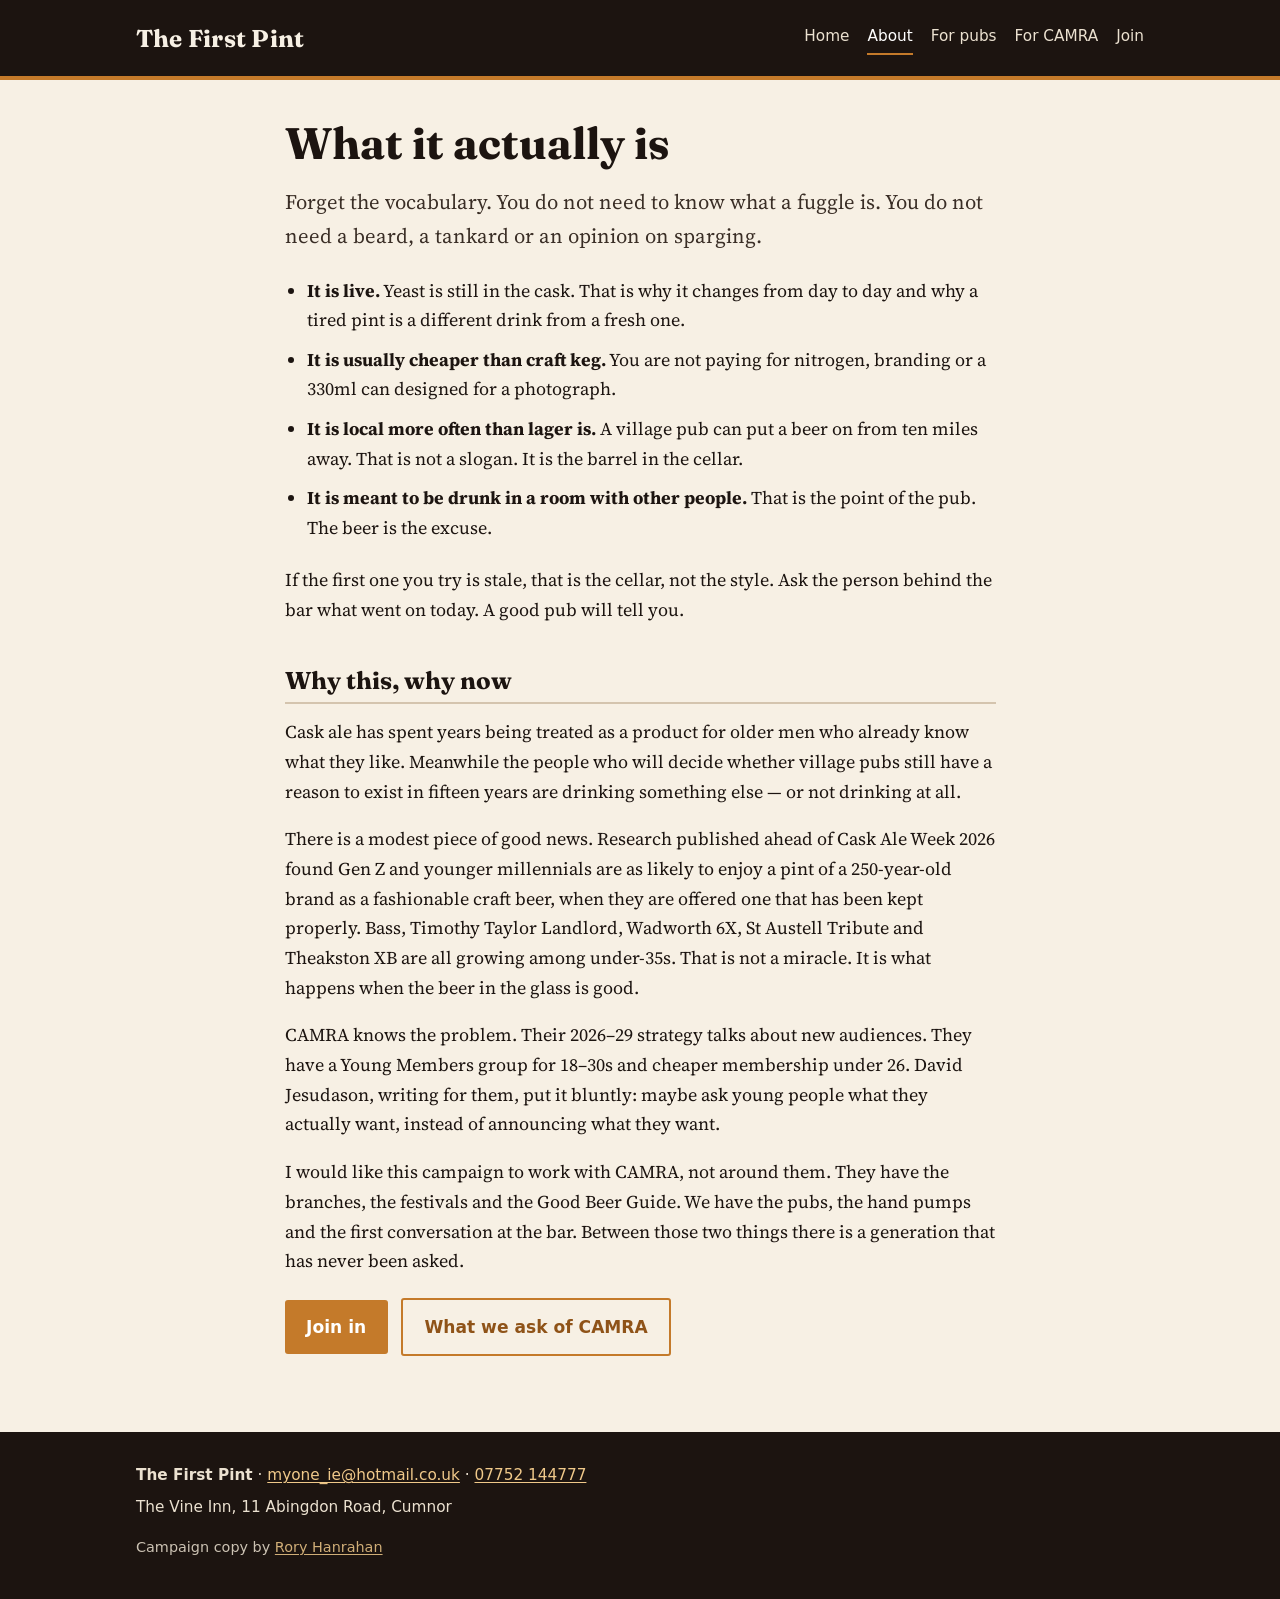
==== about.html @ 9336c906 "Add The First Pint campaign site" ====
<!DOCTYPE html>
<html lang="en-GB">
<head>
  <meta charset="utf-8">
  <meta name="viewport" content="width=device-width, initial-scale=1">
  <title>About — The First Pint</title>
  <meta name="description" content="What real ale actually is, and why this campaign matters now.">
  <link rel="preconnect" href="https://fonts.googleapis.com">
  <link rel="preconnect" href="https://fonts.gstatic.com" crossorigin>
  <link href="https://fonts.googleapis.com/css2?family=Fraunces:opsz,wght@9..144,600;9..144,700&family=Source+Serif+4:opsz,wght@8..60,400;8..60,600&display=swap" rel="stylesheet">
  <link rel="stylesheet" href="css/styles.css">
</head>
<body>
  <header class="site-header">
    <div class="site-header-inner">
      <p class="site-title"><a href="index.html">The First Pint</a></p>
      <nav class="site-nav" aria-label="Main">
        <a href="index.html">Home</a>
        <a href="about.html" aria-current="page">About</a>
        <a href="pubs.html">For pubs</a>
        <a href="camra.html">For CAMRA</a>
        <a href="join.html">Join</a>
      </nav>
    </div>
  </header>

  <main>
    <h1>What it actually is</h1>
    <p class="lede">Forget the vocabulary. You do not need to know what a fuggle is. You do not need a beard, a tankard or an opinion on sparging.</p>

    <ul>
      <li><strong>It is live.</strong> Yeast is still in the cask. That is why it changes from day to day and why a tired pint is a different drink from a fresh one.</li>
      <li><strong>It is usually cheaper than craft keg.</strong> You are not paying for nitrogen, branding or a 330ml can designed for a photograph.</li>
      <li><strong>It is local more often than lager is.</strong> A village pub can put a beer on from ten miles away. That is not a slogan. It is the barrel in the cellar.</li>
      <li><strong>It is meant to be drunk in a room with other people.</strong> That is the point of the pub. The beer is the excuse.</li>
    </ul>

    <p>If the first one you try is stale, that is the cellar, not the style. Ask the person behind the bar what went on today. A good pub will tell you.</p>

    <h2>Why this, why now</h2>
    <p>Cask ale has spent years being treated as a product for older men who already know what they like. Meanwhile the people who will decide whether village pubs still have a reason to exist in fifteen years are drinking something else — or not drinking at all.</p>
    <p>There is a modest piece of good news. Research published ahead of Cask Ale Week 2026 found Gen Z and younger millennials are as likely to enjoy a pint of a 250-year-old brand as a fashionable craft beer, when they are offered one that has been kept properly. Bass, Timothy Taylor Landlord, Wadworth 6X, St Austell Tribute and Theakston XB are all growing among under-35s. That is not a miracle. It is what happens when the beer in the glass is good.</p>
    <p>CAMRA knows the problem. Their 2026–29 strategy talks about new audiences. They have a Young Members group for 18–30s and cheaper membership under 26. David Jesudason, writing for them, put it bluntly: maybe ask young people what they actually want, instead of announcing what they want.</p>
    <p>I would like this campaign to work with CAMRA, not around them. They have the branches, the festivals and the Good Beer Guide. We have the pubs, the hand pumps and the first conversation at the bar. Between those two things there is a generation that has never been asked.</p>

    <p><a class="btn" href="join.html">Join in</a> <a class="btn btn-ghost" href="camra.html">What we ask of CAMRA</a></p>
  </main>

  <footer class="site-footer">
    <div class="site-footer-inner">
      <p><strong>The First Pint</strong> · <a href="mailto:myone_ie@hotmail.co.uk">myone_ie@hotmail.co.uk</a> · <a href="tel:+447752144777">07752 144777</a></p>
      <p>The Vine Inn, 11 Abingdon Road, Cumnor</p>
      <p class="fine">Campaign copy by <a href="https://roryhanrahan.co.uk/first-pint.html">Rory Hanrahan</a></p>
    </div>
  </footer>
</body>
</html>
---- css/styles.css ----
/* The First Pint — warm campaign styles */
:root {
  --ink: #1c1410;
  --ink-soft: #3a2e26;
  --cream: #f7f0e4;
  --cream-deep: #ebe1d0;
  --amber: #c47a2a;
  --amber-deep: #8f5318;
  --ale: #6b3a14;
  --foam: #fffaf3;
  --line: #d4c4ae;
  --max: 42rem;
  --wide: 56rem;
}

*,
*::before,
*::after {
  box-sizing: border-box;
}

html {
  font-size: 112.5%;
  scroll-behavior: smooth;
}

body {
  margin: 0;
  font-family: "Source Serif 4", "Iowan Old Style", "Palatino Linotype", Palatino, Georgia, serif;
  line-height: 1.65;
  color: var(--ink);
  background: var(--cream);
  min-height: 100vh;
  display: flex;
  flex-direction: column;
}

img {
  max-width: 100%;
  height: auto;
}

a {
  color: var(--amber-deep);
  text-decoration-thickness: 1px;
  text-underline-offset: 0.15em;
}

a:hover {
  color: var(--ale);
}

.site-header {
  background: var(--ink);
  color: var(--cream);
  padding: 1rem 1.25rem;
  border-bottom: 4px solid var(--amber);
}

.site-header-inner {
  max-width: var(--wide);
  margin: 0 auto;
  display: flex;
  flex-wrap: wrap;
  align-items: center;
  justify-content: space-between;
  gap: 0.75rem 1.5rem;
}

.site-title {
  font-family: "Fraunces", "Source Serif 4", Georgia, serif;
  font-weight: 700;
  font-size: 1.35rem;
  letter-spacing: 0.01em;
  margin: 0;
}

.site-title a {
  color: var(--cream);
  text-decoration: none;
}

.site-title a:hover {
  color: #f0c98a;
}

.site-nav {
  display: flex;
  flex-wrap: wrap;
  gap: 0.35rem 1rem;
  font-family: system-ui, -apple-system, "Segoe UI", sans-serif;
  font-size: 0.85rem;
}

.site-nav a {
  color: var(--cream-deep);
  text-decoration: none;
  padding: 0.2rem 0;
  border-bottom: 2px solid transparent;
}

.site-nav a:hover,
.site-nav a[aria-current="page"] {
  color: #fff;
  border-bottom-color: var(--amber);
}

main {
  flex: 1;
  width: 100%;
  max-width: var(--max);
  margin: 0 auto;
  padding: 2rem 1.25rem 3rem;
}

main.wide {
  max-width: var(--wide);
}

h1,
h2,
h3 {
  font-family: "Fraunces", "Source Serif 4", Georgia, serif;
  font-weight: 700;
  line-height: 1.25;
  color: var(--ink);
}

h1 {
  font-size: clamp(1.85rem, 4vw, 2.45rem);
  margin: 0 0 0.75rem;
}

h2 {
  font-size: 1.35rem;
  margin: 2.25rem 0 0.75rem;
  padding-bottom: 0.35rem;
  border-bottom: 2px solid var(--line);
}

h3 {
  font-size: 1.1rem;
  margin: 1.5rem 0 0.5rem;
}

p {
  margin: 0 0 1rem;
}

.lede {
  font-size: 1.15rem;
  color: var(--ink-soft);
  margin-bottom: 1.25rem;
}

.tagline {
  display: inline-block;
  font-family: system-ui, -apple-system, "Segoe UI", sans-serif;
  font-size: 0.8rem;
  font-weight: 600;
  letter-spacing: 0.04em;
  text-transform: uppercase;
  color: var(--amber-deep);
  background: var(--cream-deep);
  padding: 0.35rem 0.7rem;
  border-radius: 2px;
  margin-bottom: 1rem;
}

.ask-box,
.cta-box,
.chalk {
  background: var(--foam);
  border: 1px solid var(--line);
  border-left: 5px solid var(--amber);
  padding: 1.15rem 1.25rem;
  margin: 1.5rem 0;
  border-radius: 2px;
}

.chalk {
  background: #2a241c;
  color: var(--cream);
  border: none;
  border-left: 5px solid var(--amber);
  font-family: system-ui, -apple-system, "Segoe UI", sans-serif;
}

.chalk strong {
  color: #f0c98a;
  letter-spacing: 0.02em;
}

.ask-box h2,
.cta-box h2 {
  margin-top: 0;
  border: none;
  padding: 0;
}

ul,
ol {
  margin: 0 0 1.25rem;
  padding-left: 1.25rem;
}

li {
  margin-bottom: 0.55rem;
}

.steps {
  list-style: none;
  padding: 0;
  counter-reset: step;
}

.steps li {
  counter-increment: step;
  position: relative;
  padding: 0.85rem 0 0.85rem 3rem;
  border-bottom: 1px solid var(--line);
  margin: 0;
}

.steps li::before {
  content: counter(step);
  position: absolute;
  left: 0;
  top: 0.85rem;
  width: 2rem;
  height: 2rem;
  display: flex;
  align-items: center;
  justify-content: center;
  background: var(--amber);
  color: #fff;
  font-family: system-ui, sans-serif;
  font-weight: 700;
  font-size: 0.9rem;
  border-radius: 50%;
}

.btn {
  display: inline-block;
  font-family: system-ui, -apple-system, "Segoe UI", sans-serif;
  font-weight: 600;
  font-size: 0.95rem;
  background: var(--amber);
  color: #fff;
  padding: 0.7rem 1.2rem;
  border-radius: 3px;
  text-decoration: none;
  border: none;
  margin: 0.25rem 0.5rem 0.25rem 0;
}

.btn:hover {
  background: var(--amber-deep);
  color: #fff;
}

.btn-ghost {
  background: transparent;
  color: var(--amber-deep);
  border: 2px solid var(--amber);
}

.btn-ghost:hover {
  background: var(--cream-deep);
  color: var(--ale);
}

.contact-list {
  list-style: none;
  padding: 0;
}

.contact-list li {
  margin-bottom: 0.65rem;
  padding-left: 0;
}

.contact-list strong {
  display: inline-block;
  min-width: 4.5rem;
  font-family: system-ui, sans-serif;
  font-size: 0.85rem;
  color: var(--ink-soft);
}

.site-footer {
  background: var(--ink);
  color: var(--cream-deep);
  padding: 1.75rem 1.25rem;
  font-family: system-ui, -apple-system, "Segoe UI", sans-serif;
  font-size: 0.85rem;
  line-height: 1.5;
}

.site-footer-inner {
  max-width: var(--wide);
  margin: 0 auto;
}

.site-footer a {
  color: #f0c98a;
}

.site-footer a:hover {
  color: #fff;
}

.site-footer p {
  margin: 0 0 0.5rem;
}

.site-footer .fine {
  margin-top: 1rem;
  opacity: 0.85;
  font-size: 0.8rem;
}

@media (max-width: 560px) {
  html {
    font-size: 100%;
  }

  .site-header-inner {
    flex-direction: column;
    align-items: flex-start;
  }

  .site-nav {
    gap: 0.5rem 0.85rem;
  }
}
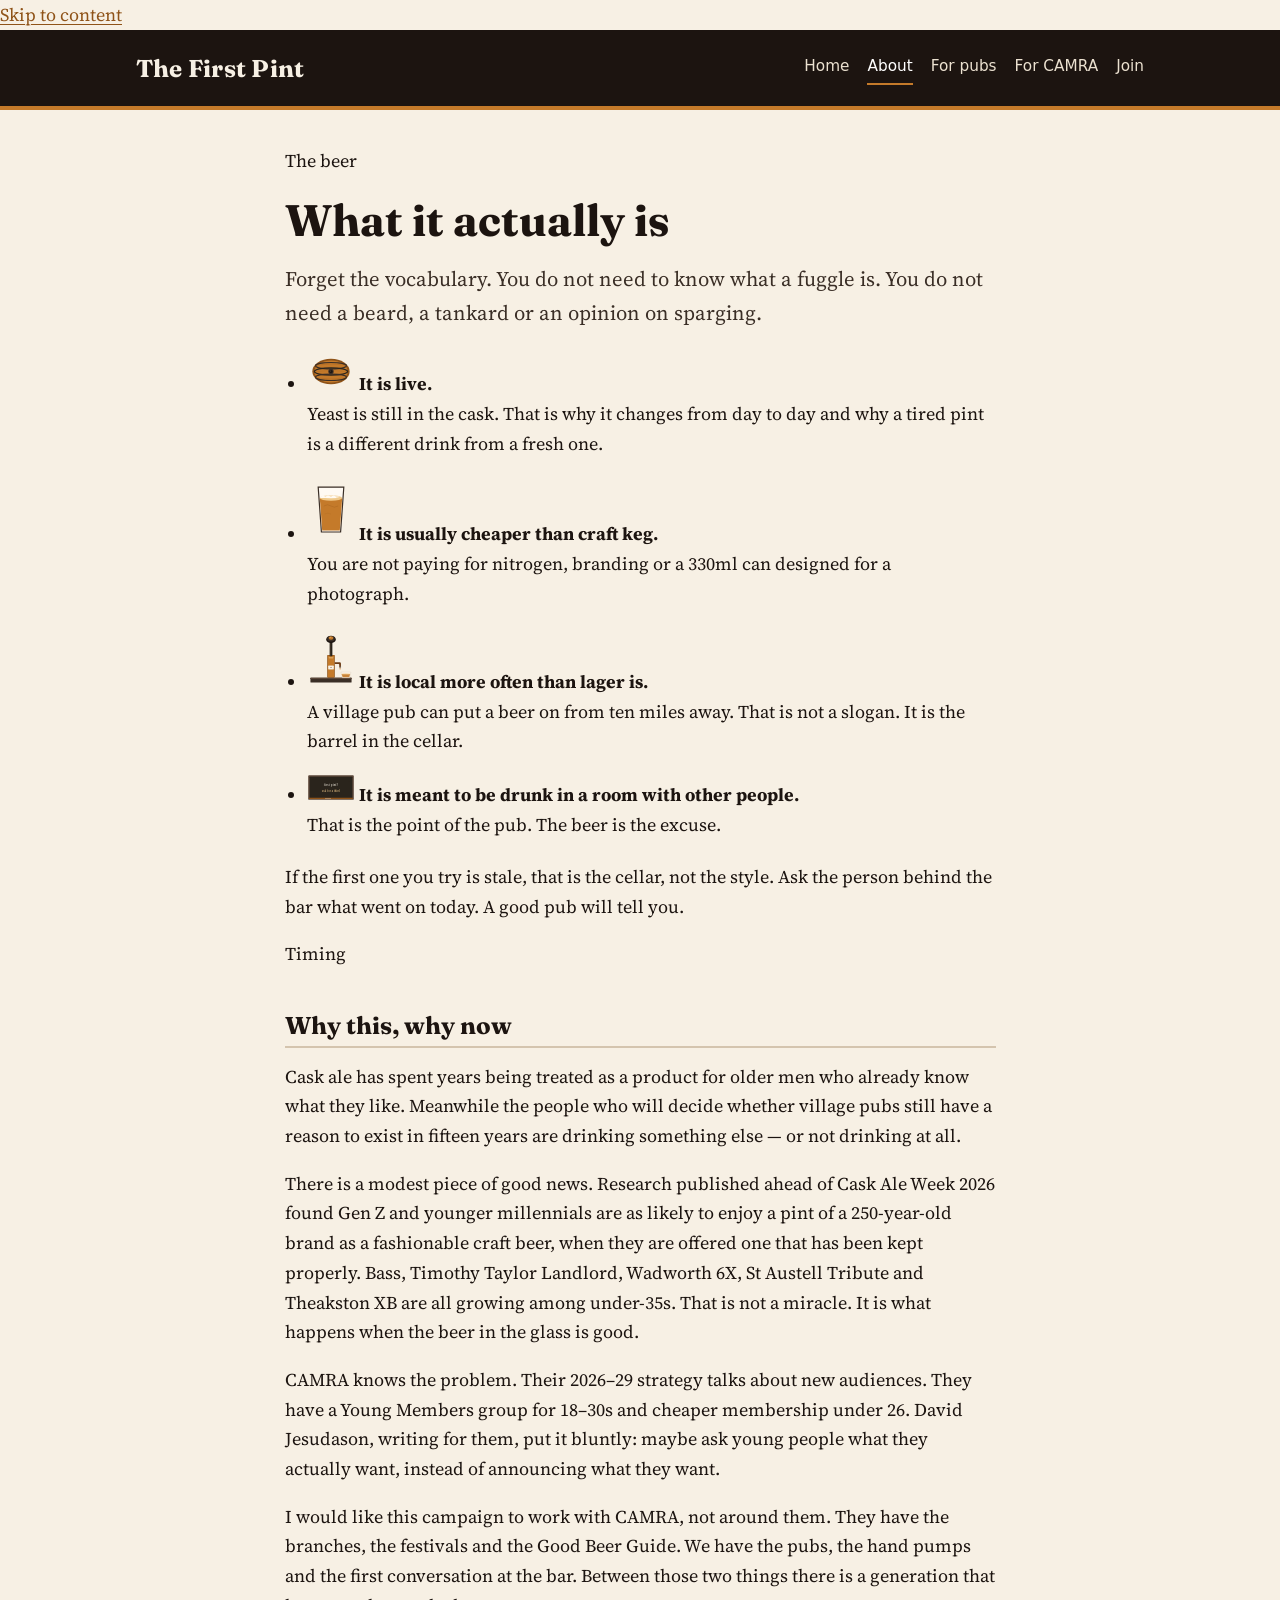
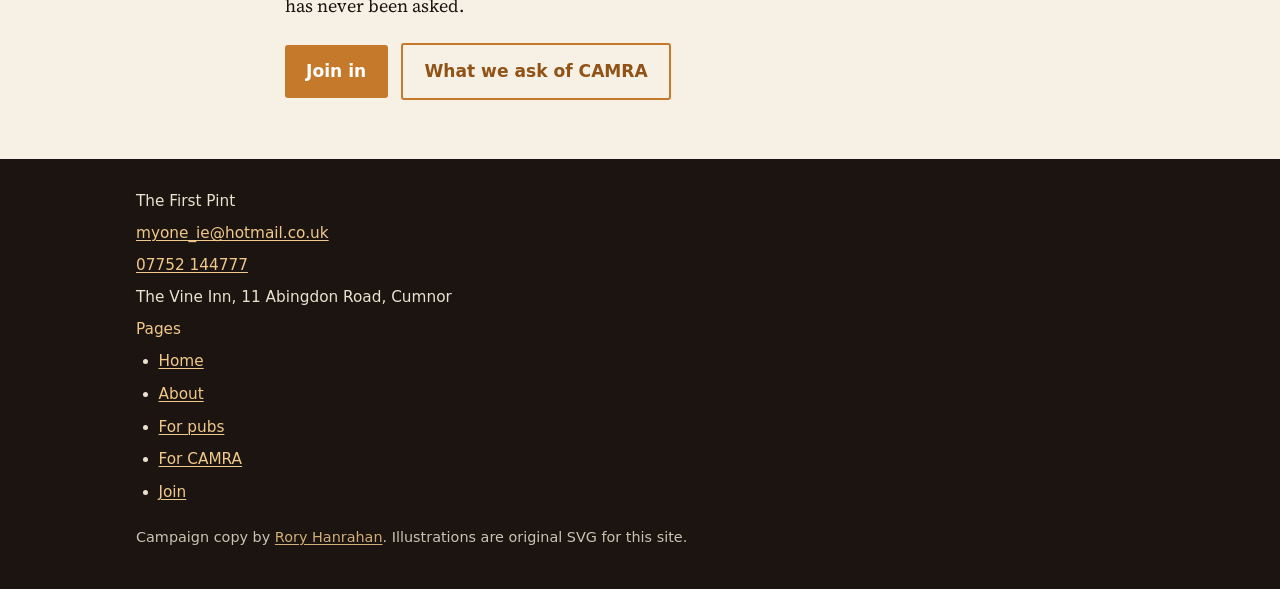
==== commit 976dba8d: "Polish campaign design, SVG art, and OG image" ====
--- a/about.html
+++ b/about.html
@@ -5,12 +5,24 @@
   <meta name="viewport" content="width=device-width, initial-scale=1">
   <title>About — The First Pint</title>
   <meta name="description" content="What real ale actually is, and why this campaign matters now.">
+  <meta property="og:type" content="website">
+  <meta property="og:title" content="About — The First Pint">
+  <meta property="og:description" content="What real ale actually is, and why this campaign matters now.">
+  <meta property="og:url" content="https://rhodirish-afk.github.io/the-first-pint/about.html">
+  <meta property="og:image" content="https://rhodirish-afk.github.io/the-first-pint/assets/og-image.svg">
+  <meta property="og:image:width" content="1200">
+  <meta property="og:image:height" content="630">
+  <meta name="twitter:card" content="summary_large_image">
+  <meta name="twitter:title" content="About — The First Pint">
+  <meta name="twitter:description" content="What real ale actually is, and why this campaign matters now.">
+  <meta name="twitter:image" content="https://rhodirish-afk.github.io/the-first-pint/assets/og-image.svg">
   <link rel="preconnect" href="https://fonts.googleapis.com">
   <link rel="preconnect" href="https://fonts.gstatic.com" crossorigin>
   <link href="https://fonts.googleapis.com/css2?family=Fraunces:opsz,wght@9..144,600;9..144,700&family=Source+Serif+4:opsz,wght@8..60,400;8..60,600&display=swap" rel="stylesheet">
   <link rel="stylesheet" href="css/styles.css">
 </head>
 <body>
+  <a class="skip-link" href="#main">Skip to content</a>
   <header class="site-header">
     <div class="site-header-inner">
       <p class="site-title"><a href="index.html">The First Pint</a></p>
@@ -24,33 +36,70 @@
     </div>
   </header>
 
-  <main>
+  <main id="main">
+    <p class="section-label">The beer</p>
     <h1>What it actually is</h1>
     <p class="lede">Forget the vocabulary. You do not need to know what a fuggle is. You do not need a beard, a tankard or an opinion on sparging.</p>
 
-    <ul>
-      <li><strong>It is live.</strong> Yeast is still in the cask. That is why it changes from day to day and why a tired pint is a different drink from a fresh one.</li>
-      <li><strong>It is usually cheaper than craft keg.</strong> You are not paying for nitrogen, branding or a 330ml can designed for a photograph.</li>
-      <li><strong>It is local more often than lager is.</strong> A village pub can put a beer on from ten miles away. That is not a slogan. It is the barrel in the cellar.</li>
-      <li><strong>It is meant to be drunk in a room with other people.</strong> That is the point of the pub. The beer is the excuse.</li>
+    <ul class="feature-grid">
+      <li class="feature-card">
+        <img class="card-icon" src="assets/cask.svg" width="48" height="48" alt="" aria-hidden="true">
+        <strong>It is live.</strong>
+        <p>Yeast is still in the cask. That is why it changes from day to day and why a tired pint is a different drink from a fresh one.</p>
+      </li>
+      <li class="feature-card">
+        <img class="card-icon" src="assets/third-pint.svg" width="48" height="48" alt="" aria-hidden="true">
+        <strong>It is usually cheaper than craft keg.</strong>
+        <p>You are not paying for nitrogen, branding or a 330ml can designed for a photograph.</p>
+      </li>
+      <li class="feature-card">
+        <img class="card-icon" src="assets/handpump.svg" width="48" height="48" alt="" aria-hidden="true">
+        <strong>It is local more often than lager is.</strong>
+        <p>A village pub can put a beer on from ten miles away. That is not a slogan. It is the barrel in the cellar.</p>
+      </li>
+      <li class="feature-card">
+        <img class="card-icon" src="assets/chalkboard.svg" width="48" height="48" alt="" aria-hidden="true">
+        <strong>It is meant to be drunk in a room with other people.</strong>
+        <p>That is the point of the pub. The beer is the excuse.</p>
+      </li>
     </ul>
 
     <p>If the first one you try is stale, that is the cellar, not the style. Ask the person behind the bar what went on today. A good pub will tell you.</p>
 
+    <p class="section-label">Timing</p>
     <h2>Why this, why now</h2>
     <p>Cask ale has spent years being treated as a product for older men who already know what they like. Meanwhile the people who will decide whether village pubs still have a reason to exist in fifteen years are drinking something else — or not drinking at all.</p>
     <p>There is a modest piece of good news. Research published ahead of Cask Ale Week 2026 found Gen Z and younger millennials are as likely to enjoy a pint of a 250-year-old brand as a fashionable craft beer, when they are offered one that has been kept properly. Bass, Timothy Taylor Landlord, Wadworth 6X, St Austell Tribute and Theakston XB are all growing among under-35s. That is not a miracle. It is what happens when the beer in the glass is good.</p>
     <p>CAMRA knows the problem. Their 2026–29 strategy talks about new audiences. They have a Young Members group for 18–30s and cheaper membership under 26. David Jesudason, writing for them, put it bluntly: maybe ask young people what they actually want, instead of announcing what they want.</p>
     <p>I would like this campaign to work with CAMRA, not around them. They have the branches, the festivals and the Good Beer Guide. We have the pubs, the hand pumps and the first conversation at the bar. Between those two things there is a generation that has never been asked.</p>
 
-    <p><a class="btn" href="join.html">Join in</a> <a class="btn btn-ghost" href="camra.html">What we ask of CAMRA</a></p>
+    <div class="btn-row">
+      <a class="btn" href="join.html">Join in</a>
+      <a class="btn btn-ghost" href="camra.html">What we ask of CAMRA</a>
+    </div>
   </main>
 
   <footer class="site-footer">
     <div class="site-footer-inner">
-      <p><strong>The First Pint</strong> · <a href="mailto:myone_ie@hotmail.co.uk">myone_ie@hotmail.co.uk</a> · <a href="tel:+447752144777">07752 144777</a></p>
-      <p>The Vine Inn, 11 Abingdon Road, Cumnor</p>
-      <p class="fine">Campaign copy by <a href="https://roryhanrahan.co.uk/first-pint.html">Rory Hanrahan</a></p>
+      <div>
+        <p class="footer-brand">The First Pint</p>
+        <div class="contact-block">
+          <p><a href="mailto:myone_ie@hotmail.co.uk">myone_ie@hotmail.co.uk</a></p>
+          <p><a href="tel:+447752144777">07752 144777</a></p>
+          <p>The Vine Inn, 11 Abingdon Road, Cumnor</p>
+        </div>
+      </div>
+      <div>
+        <p class="section-label" style="color:#f0c98a;margin-bottom:0.5rem;">Pages</p>
+        <ul class="footer-nav">
+          <li><a href="index.html">Home</a></li>
+          <li><a href="about.html" aria-current="page">About</a></li>
+          <li><a href="pubs.html">For pubs</a></li>
+          <li><a href="camra.html">For CAMRA</a></li>
+          <li><a href="join.html">Join</a></li>
+        </ul>
+      </div>
+      <p class="fine">Campaign copy by <a href="https://roryhanrahan.co.uk/first-pint.html">Rory Hanrahan</a>. Illustrations are original SVG for this site.</p>
     </div>
   </footer>
 </body>
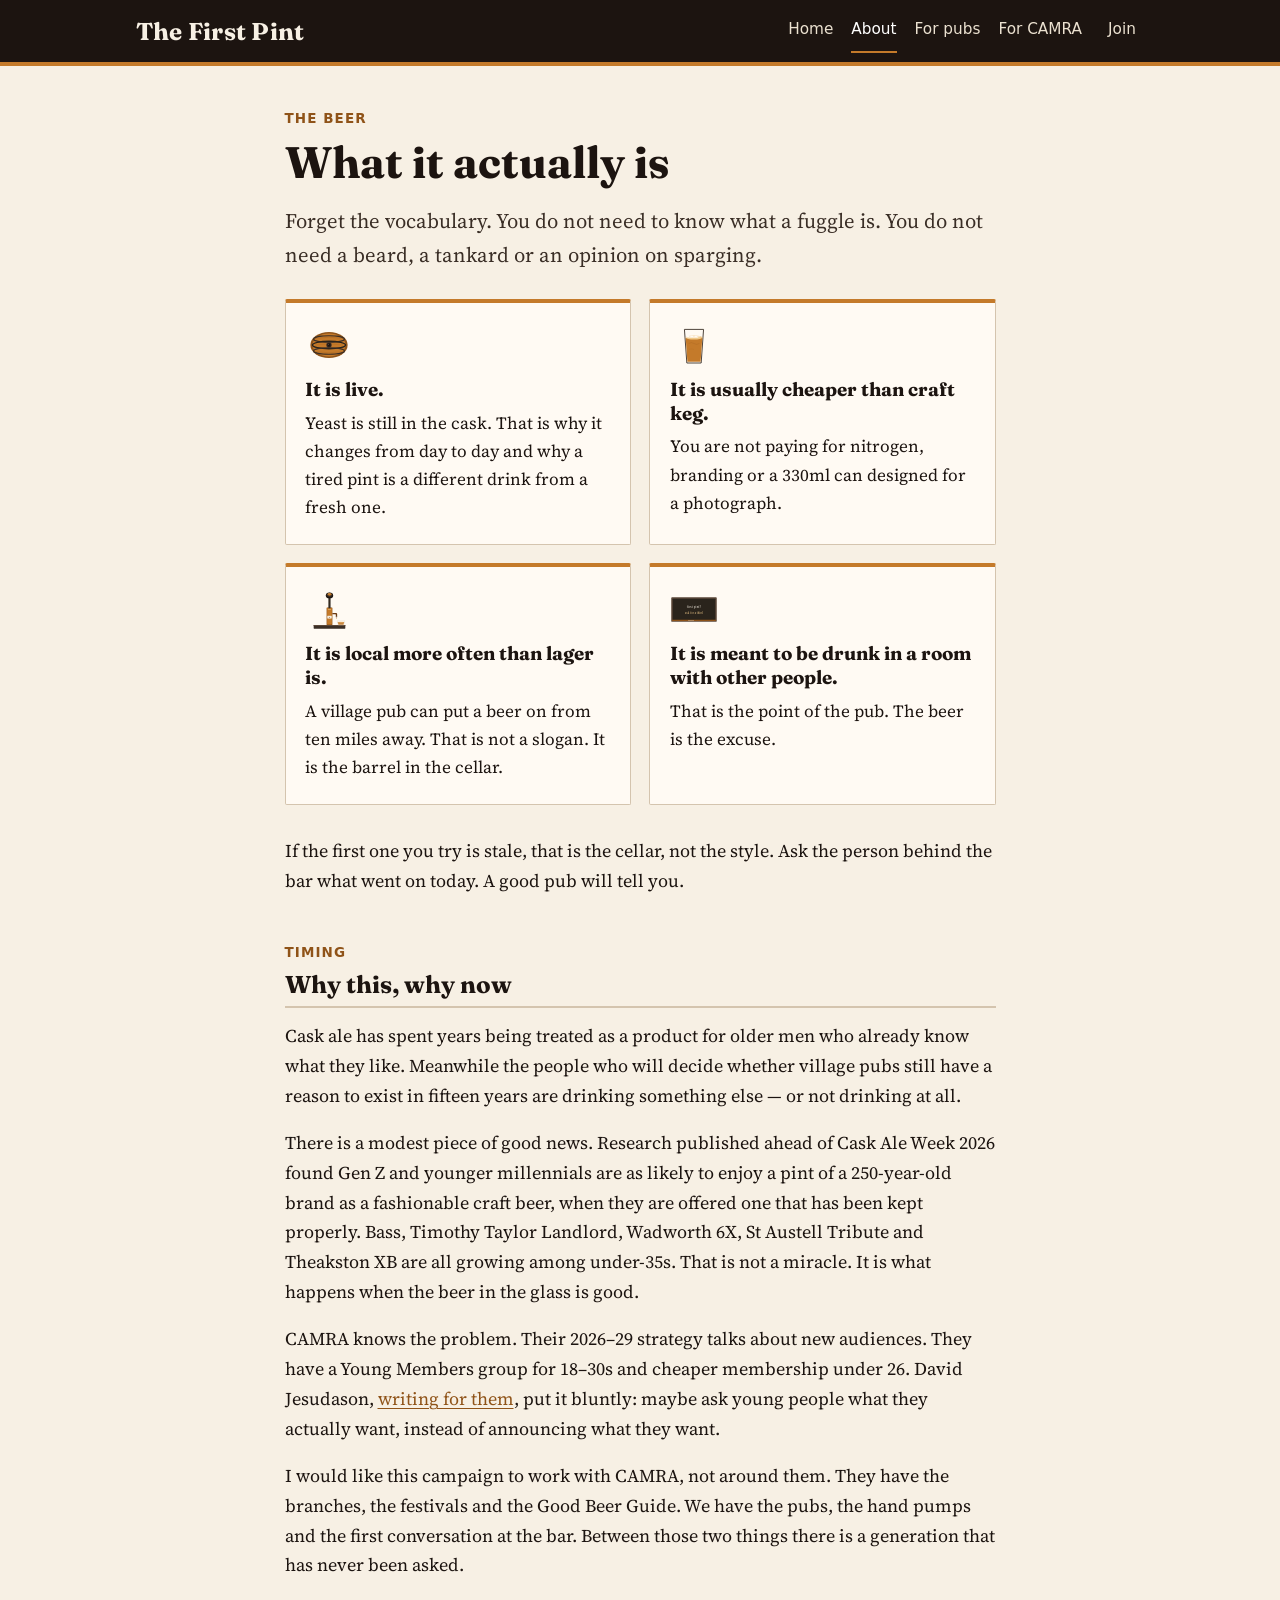
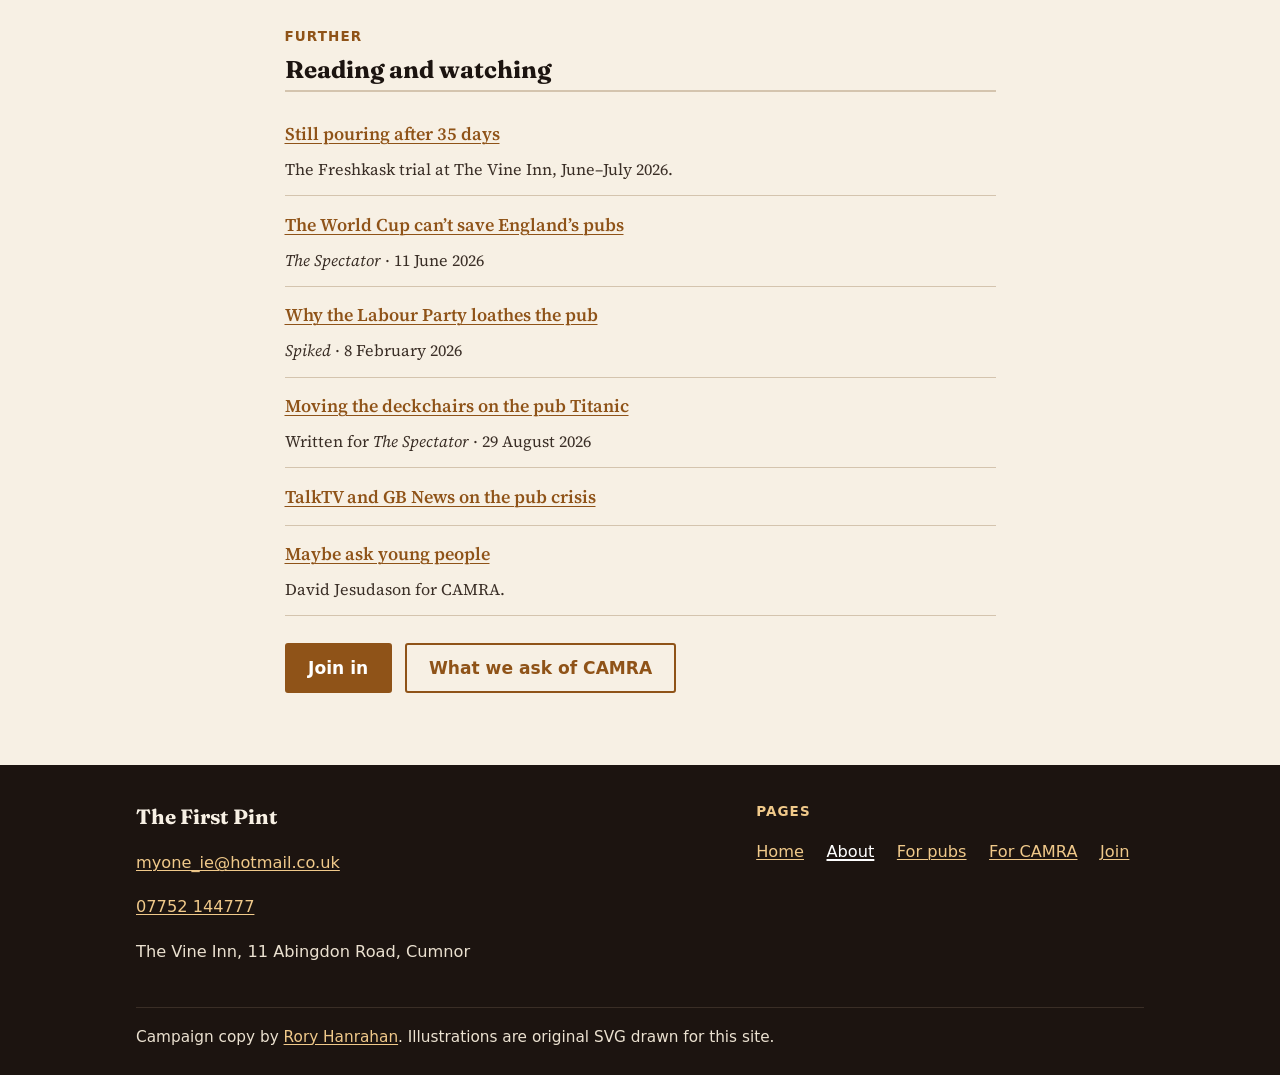
==== commit 8d0dc5ae: "Quality pass: copy, mobile, links, meta/OG, imagery, accessibility - Restore copy to the source word" ====
--- a/about.html
+++ b/about.html
@@ -3,22 +3,30 @@
 <head>
   <meta charset="utf-8">
   <meta name="viewport" content="width=device-width, initial-scale=1">
-  <title>About — The First Pint</title>
-  <meta name="description" content="What real ale actually is, and why this campaign matters now.">
+  <title>What real ale actually is — The First Pint</title>
+  <meta name="description" content="What real ale actually is, why the first pint matters, and why this campaign is happening now.">
+  <link rel="canonical" href="https://rhodirish-afk.github.io/the-first-pint/about.html">
+  <meta name="theme-color" content="#1c1410">
+  <link rel="icon" href="assets/favicon.svg" type="image/svg+xml">
   <meta property="og:type" content="website">
-  <meta property="og:title" content="About — The First Pint">
-  <meta property="og:description" content="What real ale actually is, and why this campaign matters now.">
+  <meta property="og:site_name" content="The First Pint">
+  <meta property="og:locale" content="en_GB">
+  <meta property="og:title" content="What real ale actually is — The First Pint">
+  <meta property="og:description" content="What real ale actually is, why the first pint matters, and why this campaign is happening now.">
   <meta property="og:url" content="https://rhodirish-afk.github.io/the-first-pint/about.html">
-  <meta property="og:image" content="https://rhodirish-afk.github.io/the-first-pint/assets/og-image.svg">
+  <meta property="og:image" content="https://rhodirish-afk.github.io/the-first-pint/assets/og-image.png">
+  <meta property="og:image:type" content="image/png">
   <meta property="og:image:width" content="1200">
   <meta property="og:image:height" content="630">
+  <meta property="og:image:alt" content="The First Pint: a hand pump and a third-pint glass of cask ale on a cream background">
   <meta name="twitter:card" content="summary_large_image">
-  <meta name="twitter:title" content="About — The First Pint">
-  <meta name="twitter:description" content="What real ale actually is, and why this campaign matters now.">
-  <meta name="twitter:image" content="https://rhodirish-afk.github.io/the-first-pint/assets/og-image.svg">
+  <meta name="twitter:title" content="What real ale actually is — The First Pint">
+  <meta name="twitter:description" content="What real ale actually is, why the first pint matters, and why this campaign is happening now.">
+  <meta name="twitter:image" content="https://rhodirish-afk.github.io/the-first-pint/assets/og-image.png">
+  <meta name="twitter:image:alt" content="The First Pint: a hand pump and a third-pint glass of cask ale on a cream background">
   <link rel="preconnect" href="https://fonts.googleapis.com">
   <link rel="preconnect" href="https://fonts.gstatic.com" crossorigin>
-  <link href="https://fonts.googleapis.com/css2?family=Fraunces:opsz,wght@9..144,600;9..144,700&family=Source+Serif+4:opsz,wght@8..60,400;8..60,600&display=swap" rel="stylesheet">
+  <link href="https://fonts.googleapis.com/css2?family=Fraunces:opsz,wght@9..144,600;9..144,700&amp;family=Source+Serif+4:opsz,wght@8..60,400;8..60,600&amp;display=swap" rel="stylesheet">
   <link rel="stylesheet" href="css/styles.css">
 </head>
 <body>
@@ -43,35 +51,50 @@
 
     <ul class="feature-grid">
       <li class="feature-card">
-        <img class="card-icon" src="assets/cask.svg" width="48" height="48" alt="" aria-hidden="true">
-        <strong>It is live.</strong>
+        <img class="card-icon" src="assets/cask.svg" width="48" height="48" alt="">
+        <h2 class="card-title">It is live.</h2>
         <p>Yeast is still in the cask. That is why it changes from day to day and why a tired pint is a different drink from a fresh one.</p>
       </li>
       <li class="feature-card">
-        <img class="card-icon" src="assets/third-pint.svg" width="48" height="48" alt="" aria-hidden="true">
-        <strong>It is usually cheaper than craft keg.</strong>
+        <img class="card-icon" src="assets/third-pint.svg" width="48" height="48" alt="">
+        <h2 class="card-title">It is usually cheaper than craft keg.</h2>
         <p>You are not paying for nitrogen, branding or a 330ml can designed for a photograph.</p>
       </li>
       <li class="feature-card">
-        <img class="card-icon" src="assets/handpump.svg" width="48" height="48" alt="" aria-hidden="true">
-        <strong>It is local more often than lager is.</strong>
+        <img class="card-icon" src="assets/handpump.svg" width="48" height="48" alt="">
+        <h2 class="card-title">It is local more often than lager is.</h2>
         <p>A village pub can put a beer on from ten miles away. That is not a slogan. It is the barrel in the cellar.</p>
       </li>
       <li class="feature-card">
-        <img class="card-icon" src="assets/chalkboard.svg" width="48" height="48" alt="" aria-hidden="true">
-        <strong>It is meant to be drunk in a room with other people.</strong>
+        <img class="card-icon" src="assets/chalkboard.svg" width="48" height="48" alt="">
+        <h2 class="card-title">It is meant to be drunk in a room with other people.</h2>
         <p>That is the point of the pub. The beer is the excuse.</p>
       </li>
     </ul>
 
     <p>If the first one you try is stale, that is the cellar, not the style. Ask the person behind the bar what went on today. A good pub will tell you.</p>
 
-    <p class="section-label">Timing</p>
-    <h2>Why this, why now</h2>
-    <p>Cask ale has spent years being treated as a product for older men who already know what they like. Meanwhile the people who will decide whether village pubs still have a reason to exist in fifteen years are drinking something else — or not drinking at all.</p>
-    <p>There is a modest piece of good news. Research published ahead of Cask Ale Week 2026 found Gen Z and younger millennials are as likely to enjoy a pint of a 250-year-old brand as a fashionable craft beer, when they are offered one that has been kept properly. Bass, Timothy Taylor Landlord, Wadworth 6X, St Austell Tribute and Theakston XB are all growing among under-35s. That is not a miracle. It is what happens when the beer in the glass is good.</p>
-    <p>CAMRA knows the problem. Their 2026–29 strategy talks about new audiences. They have a Young Members group for 18–30s and cheaper membership under 26. David Jesudason, writing for them, put it bluntly: maybe ask young people what they actually want, instead of announcing what they want.</p>
-    <p>I would like this campaign to work with CAMRA, not around them. They have the branches, the festivals and the Good Beer Guide. We have the pubs, the hand pumps and the first conversation at the bar. Between those two things there is a generation that has never been asked.</p>
+    <section aria-labelledby="why-heading">
+      <p class="section-label">Timing</p>
+      <h2 id="why-heading">Why this, why now</h2>
+      <p>Cask ale has spent years being treated as a product for older men who already know what they like. Meanwhile the people who will decide whether village pubs still have a reason to exist in fifteen years are drinking something else — or not drinking at all.</p>
+      <p>There is a modest piece of good news. Research published ahead of Cask Ale Week 2026 found Gen Z and younger millennials are as likely to enjoy a pint of a 250-year-old brand as a fashionable craft beer, when they are offered one that has been kept properly. Bass, Timothy Taylor Landlord, Wadworth 6X, St Austell Tribute and Theakston XB are all growing among under-35s. That is not a miracle. It is what happens when the beer in the glass is good.</p>
+      <p>CAMRA knows the problem. Their 2026–29 strategy talks about new audiences. They have a Young Members group for 18–30s and cheaper membership under 26. David Jesudason, <a href="https://camra.org.uk/articles/2589">writing for them</a>, put it bluntly: maybe ask young people what they actually want, instead of announcing what they want.</p>
+      <p>I would like this campaign to work with CAMRA, not around them. They have the branches, the festivals and the Good Beer Guide. We have the pubs, the hand pumps and the first conversation at the bar. Between those two things there is a generation that has never been asked.</p>
+    </section>
+
+    <section aria-labelledby="reading-heading">
+      <p class="section-label">Further</p>
+      <h2 id="reading-heading">Reading and watching</h2>
+      <ul class="reading-list">
+        <li><a href="https://roryhanrahan.co.uk/vine-trial.html">Still pouring after 35 days</a><span>The Freshkask trial at The Vine Inn, June–July 2026.</span></li>
+        <li><a href="https://spectator.com/article/the-world-cup-cant-save-englands-pubs/">The World Cup can’t save England’s pubs</a><span><cite>The Spectator</cite> · 11 June 2026</span></li>
+        <li><a href="https://www.spiked-online.com/2026/02/08/why-the-labour-party-loathes-the-pub/">Why the Labour Party loathes the pub</a><span><cite>Spiked</cite> · 8 February 2026</span></li>
+        <li><a href="https://roryhanrahan.co.uk/pub-titanic.html">Moving the deckchairs on the pub Titanic</a><span>Written for <cite>The Spectator</cite> · 29 August 2026</span></li>
+        <li><a href="https://roryhanrahan.co.uk/media.html">TalkTV and GB News on the pub crisis</a></li>
+        <li><a href="https://camra.org.uk/articles/2589">Maybe ask young people</a><span>David Jesudason for CAMRA.</span></li>
+      </ul>
+    </section>
 
     <div class="btn-row">
       <a class="btn" href="join.html">Join in</a>
@@ -81,16 +104,16 @@
 
   <footer class="site-footer">
     <div class="site-footer-inner">
-      <div>
+      <div class="footer-contact">
         <p class="footer-brand">The First Pint</p>
-        <div class="contact-block">
-          <p><a href="mailto:myone_ie@hotmail.co.uk">myone_ie@hotmail.co.uk</a></p>
-          <p><a href="tel:+447752144777">07752 144777</a></p>
-          <p>The Vine Inn, 11 Abingdon Road, Cumnor</p>
-        </div>
+        <ul class="contact-block">
+          <li><a href="mailto:myone_ie@hotmail.co.uk?subject=The%20First%20Pint">myone_ie@hotmail.co.uk</a></li>
+          <li><a href="tel:+447752144777">07752 144777</a></li>
+          <li>The Vine Inn, 11 Abingdon Road, Cumnor</li>
+        </ul>
       </div>
-      <div>
-        <p class="section-label" style="color:#f0c98a;margin-bottom:0.5rem;">Pages</p>
+      <nav class="footer-pages" aria-label="Footer">
+        <p class="footer-heading">Pages</p>
         <ul class="footer-nav">
           <li><a href="index.html">Home</a></li>
           <li><a href="about.html" aria-current="page">About</a></li>
@@ -98,8 +121,8 @@
           <li><a href="camra.html">For CAMRA</a></li>
           <li><a href="join.html">Join</a></li>
         </ul>
-      </div>
-      <p class="fine">Campaign copy by <a href="https://roryhanrahan.co.uk/first-pint.html">Rory Hanrahan</a>. Illustrations are original SVG for this site.</p>
+      </nav>
+      <p class="fine">Campaign copy by <a href="https://roryhanrahan.co.uk/first-pint.html">Rory Hanrahan</a>. Illustrations are original SVG drawn for this site.</p>
     </div>
   </footer>
 </body>
--- a/css/styles.css
+++ b/css/styles.css
@@ -4,13 +4,17 @@
   --ink-soft: #3a2e26;
   --cream: #f7f0e4;
   --cream-deep: #ebe1d0;
-  --amber: #c47a2a;
-  --amber-deep: #8f5318;
+  --amber: #c47a2a;       /* decorative only: borders, rules, art */
+  --amber-deep: #8f5318;  /* text and button fills (AA on cream and with white) */
   --ale: #6b3a14;
   --foam: #fffaf3;
   --line: #d4c4ae;
+  --gold: #f0c98a;
+  --focus: #1c1410;
   --max: 42rem;
   --wide: 56rem;
+  --sans: system-ui, -apple-system, "Segoe UI", Roboto, sans-serif;
+  --display: "Fraunces", "Source Serif 4", Georgia, serif;
 }
 
 *,
@@ -21,7 +25,14 @@
 
 html {
   font-size: 112.5%;
-  scroll-behavior: smooth;
+  -webkit-text-size-adjust: 100%;
+  text-size-adjust: 100%;
+}
+
+@media (prefers-reduced-motion: no-preference) {
+  html {
+    scroll-behavior: smooth;
+  }
 }
 
 body {
@@ -33,6 +44,7 @@
   min-height: 100vh;
   display: flex;
   flex-direction: column;
+  overflow-wrap: break-word;
 }
 
 img {
@@ -48,12 +60,39 @@
 
 a:hover {
   color: var(--ale);
-}
-
+  text-decoration-thickness: 2px;
+}
+
+:focus-visible {
+  outline: 3px solid var(--focus);
+  outline-offset: 3px;
+  border-radius: 2px;
+}
+
+/* Skip link: hidden until focused */
+.skip-link {
+  position: absolute;
+  left: 0.75rem;
+  top: -4rem;
+  z-index: 10;
+  background: var(--gold);
+  color: var(--ink);
+  font-family: var(--sans);
+  font-weight: 600;
+  padding: 0.75rem 1rem;
+  border-radius: 3px;
+  text-decoration: none;
+}
+
+.skip-link:focus {
+  top: 0.75rem;
+}
+
+/* Header */
 .site-header {
   background: var(--ink);
   color: var(--cream);
-  padding: 1rem 1.25rem;
+  padding: 0.5rem 1.25rem;
   border-bottom: 4px solid var(--amber);
 }
 
@@ -64,11 +103,11 @@
   flex-wrap: wrap;
   align-items: center;
   justify-content: space-between;
-  gap: 0.75rem 1.5rem;
+  gap: 0 1.5rem;
 }
 
 .site-title {
-  font-family: "Fraunces", "Source Serif 4", Georgia, serif;
+  font-family: var(--display);
   font-weight: 700;
   font-size: 1.35rem;
   letter-spacing: 0.01em;
@@ -76,26 +115,33 @@
 }
 
 .site-title a {
+  display: inline-flex;
+  align-items: center;
+  min-height: 44px;
   color: var(--cream);
   text-decoration: none;
 }
 
 .site-title a:hover {
-  color: #f0c98a;
+  color: var(--gold);
 }
 
 .site-nav {
   display: flex;
   flex-wrap: wrap;
-  gap: 0.35rem 1rem;
-  font-family: system-ui, -apple-system, "Segoe UI", sans-serif;
+  gap: 0 1rem;
+  font-family: var(--sans);
   font-size: 0.85rem;
 }
 
 .site-nav a {
+  display: inline-flex;
+  align-items: center;
+  min-height: 44px;
+  min-width: 44px;
+  justify-content: center;
   color: var(--cream-deep);
   text-decoration: none;
-  padding: 0.2rem 0;
   border-bottom: 2px solid transparent;
 }
 
@@ -105,42 +151,49 @@
   border-bottom-color: var(--amber);
 }
 
+.site-header :focus-visible,
+.site-footer :focus-visible,
+.chalk :focus-visible {
+  outline-color: var(--gold);
+}
+
+/* Main column */
 main {
   flex: 1;
   width: 100%;
   max-width: var(--max);
   margin: 0 auto;
-  padding: 2rem 1.25rem 3rem;
-}
-
-main.wide {
-  max-width: var(--wide);
+  padding: 2.25rem 1.25rem 3rem;
+}
+
+main.home {
+  padding-top: 1.5rem;
 }
 
 h1,
 h2,
 h3 {
-  font-family: "Fraunces", "Source Serif 4", Georgia, serif;
+  font-family: var(--display);
   font-weight: 700;
   line-height: 1.25;
   color: var(--ink);
 }
 
 h1 {
-  font-size: clamp(1.85rem, 4vw, 2.45rem);
+  font-size: clamp(1.85rem, 4vw + 0.5rem, 2.45rem);
   margin: 0 0 0.75rem;
 }
 
 h2 {
   font-size: 1.35rem;
-  margin: 2.25rem 0 0.75rem;
+  margin: 0 0 0.75rem;
   padding-bottom: 0.35rem;
   border-bottom: 2px solid var(--line);
 }
 
-h3 {
-  font-size: 1.1rem;
-  margin: 1.5rem 0 0.5rem;
+main > section,
+main > h2 {
+  margin-top: 2.5rem;
 }
 
 p {
@@ -150,15 +203,25 @@
 .lede {
   font-size: 1.15rem;
   color: var(--ink-soft);
-  margin-bottom: 1.25rem;
+  margin-bottom: 1.5rem;
+}
+
+.section-label {
+  font-family: var(--sans);
+  font-size: 0.75rem;
+  font-weight: 700;
+  letter-spacing: 0.08em;
+  text-transform: uppercase;
+  color: var(--amber-deep);
+  margin: 0 0 0.35rem;
 }
 
 .tagline {
   display: inline-block;
-  font-family: system-ui, -apple-system, "Segoe UI", sans-serif;
+  font-family: var(--sans);
   font-size: 0.8rem;
-  font-weight: 600;
-  letter-spacing: 0.04em;
+  font-weight: 700;
+  letter-spacing: 0.06em;
   text-transform: uppercase;
   color: var(--amber-deep);
   background: var(--cream-deep);
@@ -167,15 +230,69 @@
   margin-bottom: 1rem;
 }
 
+.pull {
+  font-weight: 600;
+  font-size: 1.1rem;
+  border-left: 4px solid var(--amber);
+  padding-left: 1rem;
+  margin: 1.5rem 0;
+}
+
+.signoff {
+  font-style: italic;
+  color: var(--ink-soft);
+  margin-top: 2.5rem;
+  text-align: center;
+}
+
+/* Hero */
+.hero {
+  display: grid;
+  grid-template-columns: 1fr;
+  align-items: center;
+  gap: 0.5rem;
+  margin-bottom: 1.5rem;
+}
+
+.hero-art {
+  justify-self: center;
+  max-width: 11rem;
+}
+
+.hero-art img {
+  display: block;
+  width: 100%;
+}
+
+@media (min-width: 640px) {
+  .hero {
+    grid-template-columns: 1fr 12rem;
+    gap: 1.5rem;
+  }
+
+  .hero-art {
+    max-width: none;
+    width: 12rem;
+  }
+}
+
+/* Boxes */
 .ask-box,
 .cta-box,
 .chalk {
   background: var(--foam);
   border: 1px solid var(--line);
   border-left: 5px solid var(--amber);
-  padding: 1.15rem 1.25rem;
-  margin: 1.5rem 0;
+  padding: 1.25rem 1.25rem 0.5rem;
+  margin: 2rem 0;
   border-radius: 2px;
+}
+
+.ask-box h2,
+.cta-box h2,
+.chalk h2 {
+  border: none;
+  padding: 0;
 }
 
 .chalk {
@@ -183,21 +300,29 @@
   color: var(--cream);
   border: none;
   border-left: 5px solid var(--amber);
-  font-family: system-ui, -apple-system, "Segoe UI", sans-serif;
-}
-
-.chalk strong {
-  color: #f0c98a;
-  letter-spacing: 0.02em;
-}
-
-.ask-box h2,
-.cta-box h2 {
-  margin-top: 0;
-  border: none;
-  padding: 0;
-}
-
+  font-family: var(--sans);
+  padding-bottom: 0.75rem;
+}
+
+.chalk-art {
+  display: block;
+  width: 100%;
+  max-width: 20rem;
+  margin: 0 auto 1rem;
+}
+
+.chalk-label {
+  color: var(--gold);
+  font-size: 1.15rem;
+}
+
+.chalk-phrase {
+  color: var(--gold);
+  font-weight: 600;
+  white-space: nowrap;
+}
+
+/* Lists */
 ul,
 ol {
   margin: 0 0 1.25rem;
@@ -232,37 +357,117 @@
   display: flex;
   align-items: center;
   justify-content: center;
-  background: var(--amber);
+  background: var(--amber-deep);
   color: #fff;
-  font-family: system-ui, sans-serif;
+  font-family: var(--sans);
   font-weight: 700;
   font-size: 0.9rem;
   border-radius: 50%;
 }
 
+.feature-grid {
+  list-style: none;
+  padding: 0;
+  display: grid;
+  grid-template-columns: 1fr;
+  gap: 1rem;
+  margin: 0 0 1.75rem;
+}
+
+@media (min-width: 640px) {
+  .feature-grid {
+    grid-template-columns: 1fr 1fr;
+  }
+}
+
+.feature-card {
+  background: var(--foam);
+  border: 1px solid var(--line);
+  border-top: 4px solid var(--amber);
+  border-radius: 2px;
+  padding: 1rem 1.1rem 0.25rem;
+  margin: 0;
+}
+
+.card-icon {
+  display: block;
+  width: 48px;
+  height: 48px;
+  object-fit: contain;
+  margin-bottom: 0.5rem;
+}
+
+.card-title {
+  font-size: 1.05rem;
+  border: none;
+  padding: 0;
+  margin: 0 0 0.4rem;
+}
+
+.feature-card p {
+  font-size: 0.95rem;
+}
+
+.reading-list {
+  list-style: none;
+  padding: 0;
+}
+
+.reading-list li {
+  padding: 0.35rem 0;
+  border-bottom: 1px solid var(--line);
+  margin: 0;
+}
+
+.reading-list a {
+  display: inline-flex;
+  align-items: center;
+  min-height: 44px;
+  padding: 0.25rem 0;
+  font-weight: 600;
+}
+
+.reading-list span {
+  display: block;
+  font-size: 0.9rem;
+  color: var(--ink-soft);
+  padding-bottom: 0.35rem;
+}
+
+/* Buttons */
+.btn-row {
+  display: flex;
+  flex-wrap: wrap;
+  gap: 0.75rem;
+  margin: 1.5rem 0 1rem;
+}
+
 .btn {
-  display: inline-block;
-  font-family: system-ui, -apple-system, "Segoe UI", sans-serif;
+  display: inline-flex;
+  align-items: center;
+  justify-content: center;
+  min-height: 44px;
+  font-family: var(--sans);
   font-weight: 600;
   font-size: 0.95rem;
-  background: var(--amber);
+  line-height: 1.2;
+  background: var(--amber-deep);
   color: #fff;
   padding: 0.7rem 1.2rem;
+  border: 2px solid var(--amber-deep);
   border-radius: 3px;
   text-decoration: none;
-  border: none;
-  margin: 0.25rem 0.5rem 0.25rem 0;
 }
 
 .btn:hover {
-  background: var(--amber-deep);
+  background: var(--ale);
+  border-color: var(--ale);
   color: #fff;
 }
 
 .btn-ghost {
   background: transparent;
   color: var(--amber-deep);
-  border: 2px solid var(--amber);
 }
 
 .btn-ghost:hover {
@@ -270,40 +475,67 @@
   color: var(--ale);
 }
 
+/* Contact */
 .contact-list {
-  list-style: none;
-  padding: 0;
-}
-
-.contact-list li {
-  margin-bottom: 0.65rem;
-  padding-left: 0;
-}
-
-.contact-list strong {
+  margin: 0 0 1rem;
+}
+
+.contact-list div {
+  display: flex;
+  flex-wrap: wrap;
+  align-items: center;
+  gap: 0 0.75rem;
+  min-height: 44px;
+  margin: 0;
+}
+
+.contact-list dt {
+  min-width: 4rem;
+  font-family: var(--sans);
+  font-size: 0.85rem;
+  font-weight: 600;
+  color: var(--ink-soft);
+}
+
+.contact-list dd {
+  margin: 0;
+}
+
+.contact-list a {
   display: inline-block;
-  min-width: 4.5rem;
-  font-family: system-ui, sans-serif;
-  font-size: 0.85rem;
-  color: var(--ink-soft);
-}
-
+  padding: 0.6rem 0;
+}
+
+/* Footer */
 .site-footer {
   background: var(--ink);
   color: var(--cream-deep);
-  padding: 1.75rem 1.25rem;
-  font-family: system-ui, -apple-system, "Segoe UI", sans-serif;
-  font-size: 0.85rem;
+  padding: 2rem 1.25rem 1.5rem;
+  font-family: var(--sans);
+  font-size: 0.9rem;
   line-height: 1.5;
 }
 
 .site-footer-inner {
   max-width: var(--wide);
   margin: 0 auto;
+  display: grid;
+  grid-template-columns: 1fr;
+  gap: 1.25rem 2rem;
+}
+
+@media (min-width: 640px) {
+  .site-footer-inner {
+    grid-template-columns: 1fr auto;
+  }
+
+  .site-footer .fine {
+    grid-column: 1 / -1;
+  }
 }
 
 .site-footer a {
-  color: #f0c98a;
+  color: var(--gold);
 }
 
 .site-footer a:hover {
@@ -314,10 +546,68 @@
   margin: 0 0 0.5rem;
 }
 
+.footer-brand {
+  font-family: var(--display);
+  font-size: 1.15rem;
+  font-weight: 700;
+  color: var(--cream);
+}
+
+.footer-heading {
+  font-size: 0.75rem;
+  font-weight: 700;
+  letter-spacing: 0.08em;
+  text-transform: uppercase;
+  color: var(--gold);
+}
+
+.contact-block,
+.footer-nav {
+  list-style: none;
+  padding: 0;
+  margin: 0;
+}
+
+.contact-block li,
+.footer-nav li {
+  margin: 0;
+}
+
+.contact-block li:last-child {
+  padding: 0.6rem 0;
+}
+
+.contact-block a,
+.footer-nav a {
+  display: inline-flex;
+  align-items: center;
+  min-height: 44px;
+  min-width: 44px;
+}
+
+.footer-nav {
+  display: flex;
+  flex-wrap: wrap;
+  gap: 0 1.25rem;
+}
+
+.footer-nav a[aria-current="page"] {
+  color: #fff;
+  text-decoration-thickness: 2px;
+}
+
 .site-footer .fine {
-  margin-top: 1rem;
-  opacity: 0.85;
-  font-size: 0.8rem;
+  margin: 0.5rem 0 0;
+  padding-top: 1rem;
+  border-top: 1px solid var(--ink-soft);
+  font-size: 0.85rem;
+  color: var(--cream-deep);
+}
+
+.site-footer .fine a {
+  display: inline-block;
+  padding: 0.75rem 0;
+  margin: -0.75rem 0;
 }
 
 @media (max-width: 560px) {
@@ -331,6 +621,6 @@
   }
 
   .site-nav {
-    gap: 0.5rem 0.85rem;
-  }
-}
+    gap: 0 0.9rem;
+  }
+}
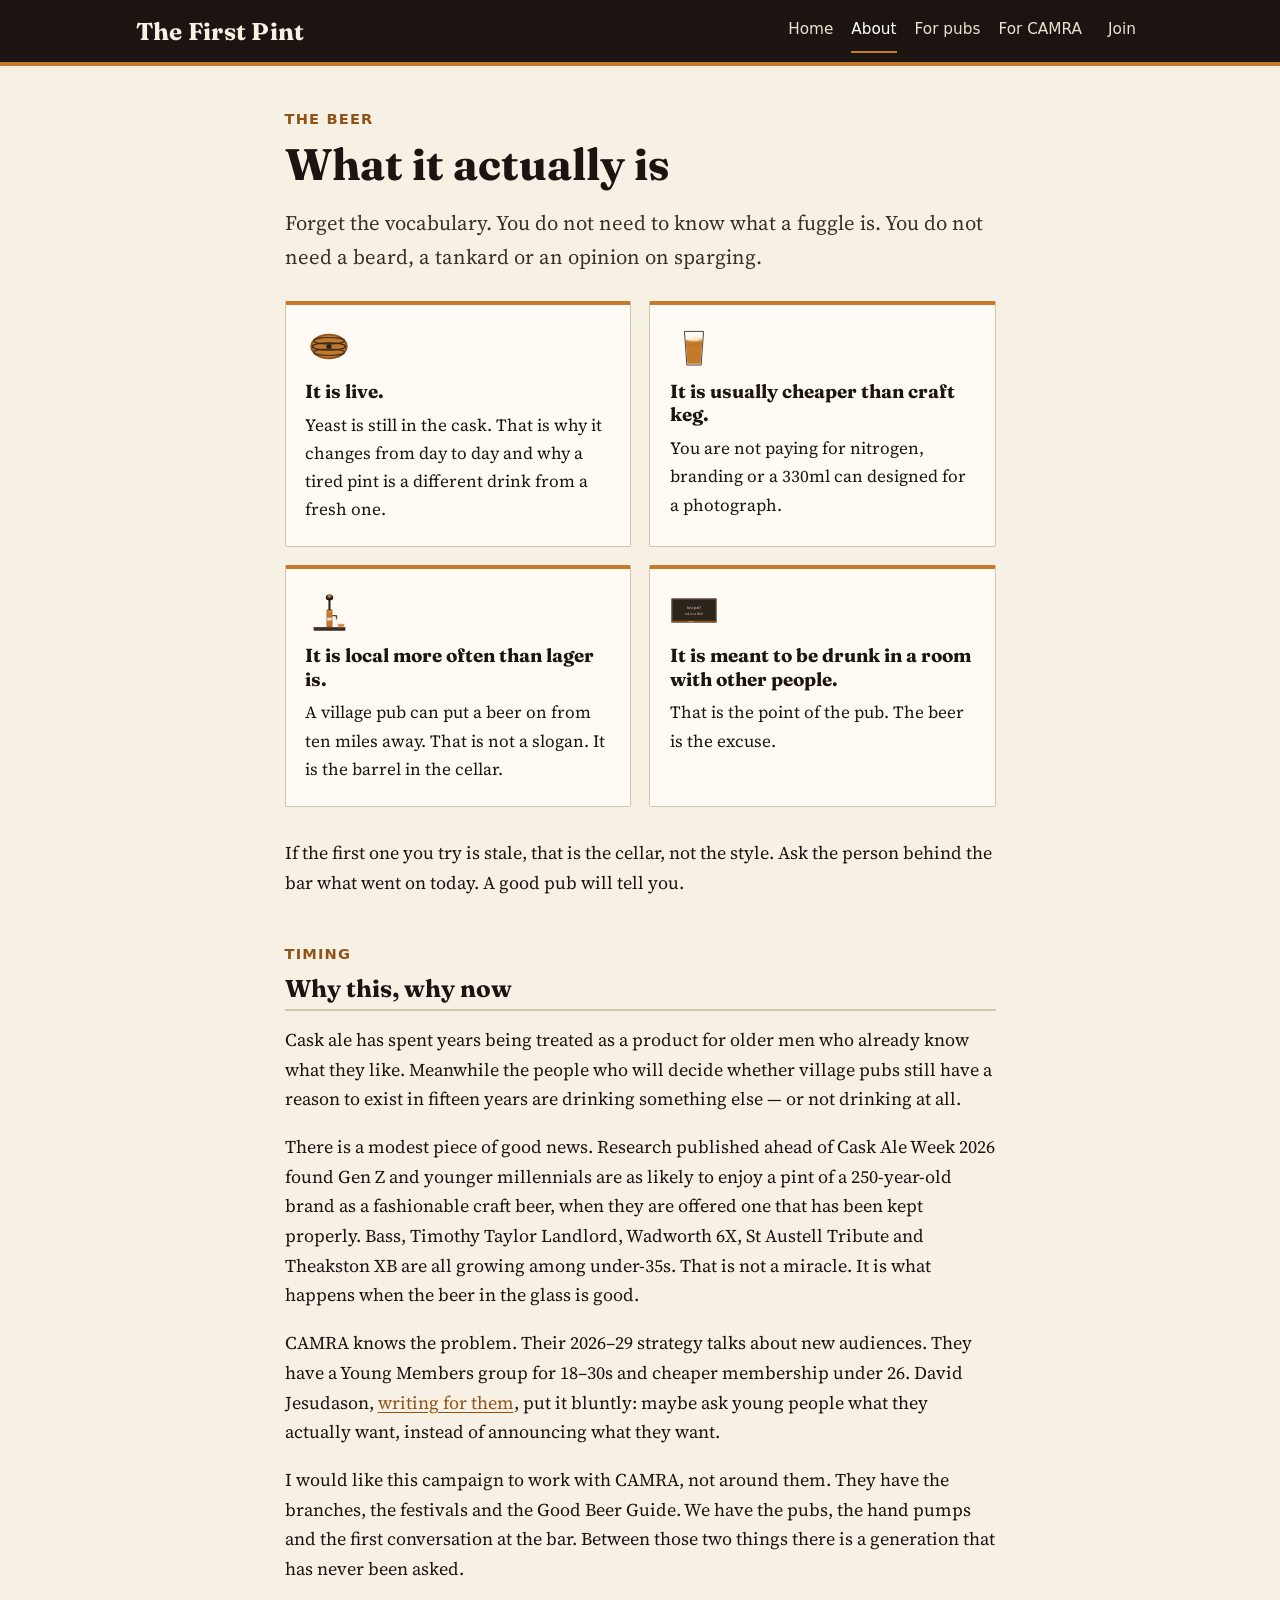
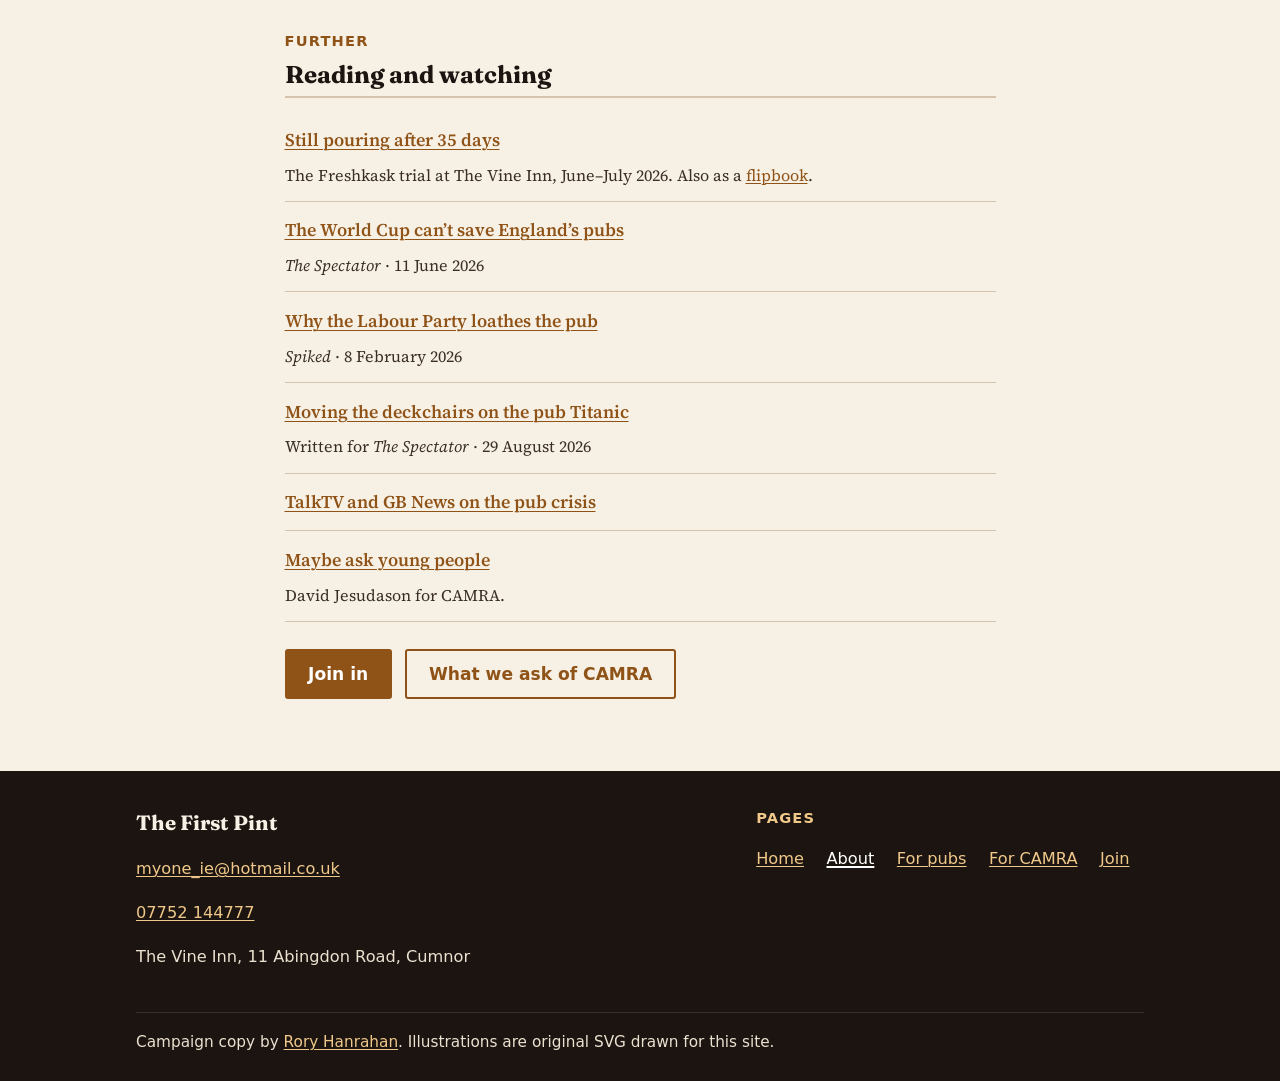
==== commit 54ba8a90: "Full review pass: flipbook link, a11y and load tweaks - About: add the source's flipbook link to the" ====
--- a/about.html
+++ b/about.html
@@ -61,12 +61,12 @@
         <p>You are not paying for nitrogen, branding or a 330ml can designed for a photograph.</p>
       </li>
       <li class="feature-card">
-        <img class="card-icon" src="assets/handpump.svg" width="48" height="48" alt="">
+        <img class="card-icon" src="assets/handpump.svg" width="48" height="48" alt="" loading="lazy" decoding="async">
         <h2 class="card-title">It is local more often than lager is.</h2>
         <p>A village pub can put a beer on from ten miles away. That is not a slogan. It is the barrel in the cellar.</p>
       </li>
       <li class="feature-card">
-        <img class="card-icon" src="assets/chalkboard.svg" width="48" height="48" alt="">
+        <img class="card-icon" src="assets/chalkboard.svg" width="48" height="48" alt="" loading="lazy" decoding="async">
         <h2 class="card-title">It is meant to be drunk in a room with other people.</h2>
         <p>That is the point of the pub. The beer is the excuse.</p>
       </li>
@@ -87,7 +87,7 @@
       <p class="section-label">Further</p>
       <h2 id="reading-heading">Reading and watching</h2>
       <ul class="reading-list">
-        <li><a href="https://roryhanrahan.co.uk/vine-trial.html">Still pouring after 35 days</a><span>The Freshkask trial at The Vine Inn, June–July 2026.</span></li>
+        <li><a href="https://roryhanrahan.co.uk/vine-trial.html">Still pouring after 35 days</a><span>The Freshkask trial at The Vine Inn, June–July 2026. Also as a <a href="https://www.flipbookpdf.net/web/site/37eb5a79284b6e2578186d6e09198e3954cdcd5eFBP28567982.pdf.html">flipbook</a>.</span></li>
         <li><a href="https://spectator.com/article/the-world-cup-cant-save-englands-pubs/">The World Cup can’t save England’s pubs</a><span><cite>The Spectator</cite> · 11 June 2026</span></li>
         <li><a href="https://www.spiked-online.com/2026/02/08/why-the-labour-party-loathes-the-pub/">Why the Labour Party loathes the pub</a><span><cite>Spiked</cite> · 8 February 2026</span></li>
         <li><a href="https://roryhanrahan.co.uk/pub-titanic.html">Moving the deckchairs on the pub Titanic</a><span>Written for <cite>The Spectator</cite> · 29 August 2026</span></li>
--- a/css/styles.css
+++ b/css/styles.css
@@ -208,7 +208,7 @@
 
 .section-label {
   font-family: var(--sans);
-  font-size: 0.75rem;
+  font-size: 0.8125rem;
   font-weight: 700;
   letter-spacing: 0.08em;
   text-transform: uppercase;
@@ -219,7 +219,7 @@
 .tagline {
   display: inline-block;
   font-family: var(--sans);
-  font-size: 0.8rem;
+  font-size: 0.8125rem;
   font-weight: 700;
   letter-spacing: 0.06em;
   text-transform: uppercase;
@@ -419,7 +419,7 @@
   margin: 0;
 }
 
-.reading-list a {
+.reading-list li > a {
   display: inline-flex;
   align-items: center;
   min-height: 44px;
@@ -432,6 +432,11 @@
   font-size: 0.9rem;
   color: var(--ink-soft);
   padding-bottom: 0.35rem;
+}
+
+/* Inline link inside a reading-list note: bigger hit area, no layout shift */
+.reading-list span a {
+  padding: 0.6rem 0;
 }
 
 /* Buttons */
@@ -554,7 +559,7 @@
 }
 
 .footer-heading {
-  font-size: 0.75rem;
+  font-size: 0.8125rem;
   font-weight: 700;
   letter-spacing: 0.08em;
   text-transform: uppercase;
